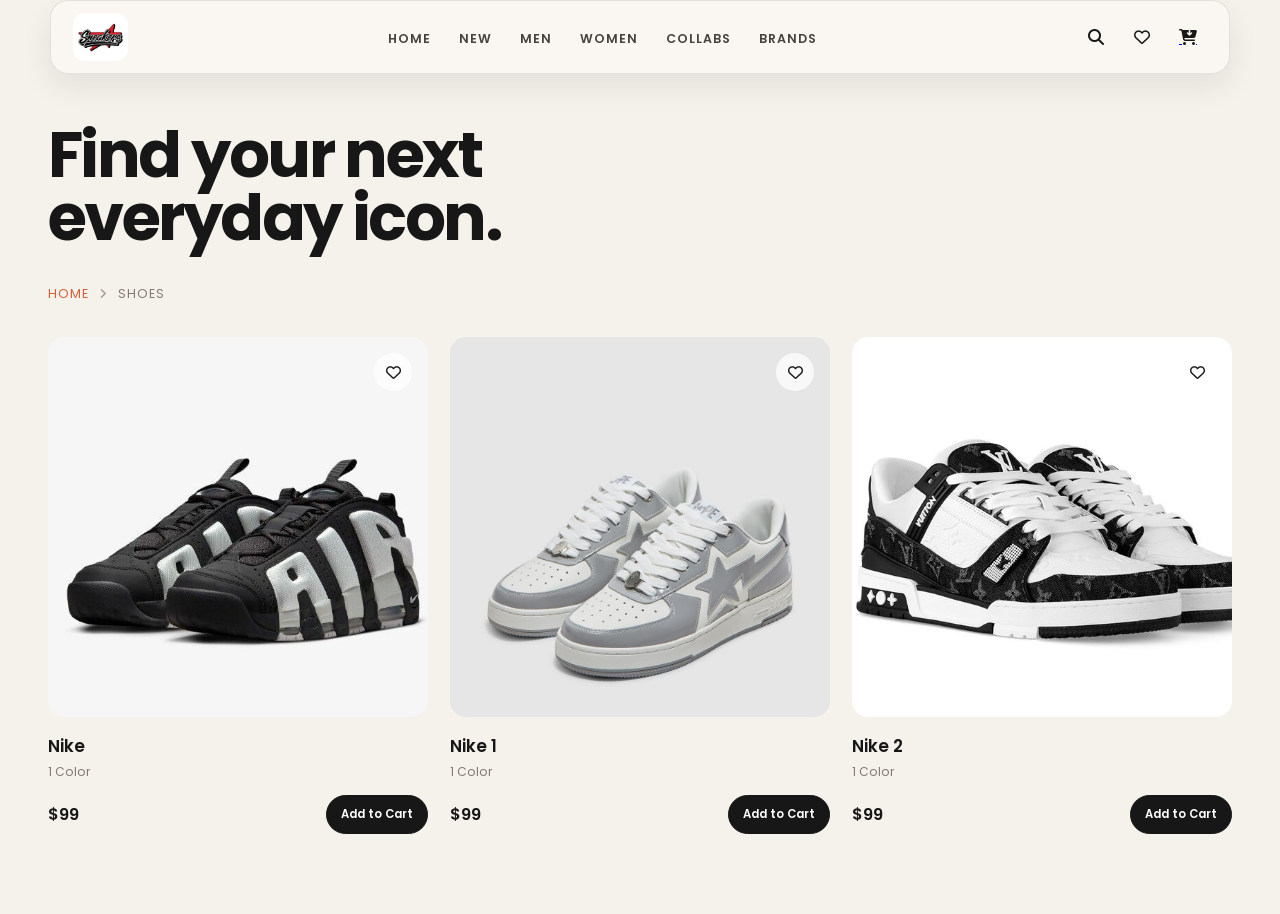
==== Page/Allproduct.html @ 3936f1b5 "Shoe-Ecommerce" ====
<!doctype html>
<html lang="en">
  <head>
    <meta charset="UTF-8" />
    <meta name="viewport" content="width=device-width, initial-scale=1.0" />
    <link
      rel="stylesheet"
      href="https://cdnjs.cloudflare.com/ajax/libs/font-awesome/6.5.1/css/all.min.css"
    />
    <link
      href="https://fonts.googleapis.com/css2?family=Poppins:wght@400;600;700&display=swap"
      rel="stylesheet"
    />
    <link rel="stylesheet" href="../Style/allprodouct.css" />
    <link rel="stylesheet" href="../Style/navbar.css" />
    <link rel="stylesheet" href="../Style/footer.css" />
    <link rel="icon" href="../Image/LogoPagee.jpg" type="image/png" />
    <title>Sneakers</title>
  </head>
  <body>
    <header class="navbar">
      <a href="Home.html" class="logo">
        <img src="../Image/LogoPagee.jpg" alt="LogoPage" />
      </a>
      <nav>
        <ul>
          <li><a href="Home.html">Home</a></li>
          <li><a href="#">New</a></li>
          <li><a href="#">Men</a></li>
          <li><a href="#">Women</a></li>
          <li><a href="#">Collabs</a></li>
          <li><a href="#">Brands</a></li>
        </ul>
      </nav>
      <div>
        <i class="fa-solid fa-magnifying-glass"></i>
        <i class="fa-regular fa-heart"></i>
        <a href="CheckOut.html"> <i class="fa-solid fa-cart-arrow-down"></i></a>
      </div>
    </header>

    <main>
      <section class="hero">
        <div class="under-nav">
          <p><span>Home</span><i class="fa-solid fa-angle-right"></i>Shoes</p>
        </div>
        <div class="hero-grid heroGrid"></div>
      </section>
    </main>

    <!--<footer class="footer">
      <div class="footer-container">
        <div class="footer-logo">
          <div class="logo">
            <img src="/Image/LogoPagee.jpg" alt="Logo" />
            <div>
              <h3>SNEAKER STEP</h3>
              <p>MOVE AHEAD</p>
            </div>
          </div>

          <p class="footer-description">
            Premium sneakers for sport and everyday life. Technology, comfort
            and style in every step.
          </p>

          <div class="social-icons">
            <img src="/Image/telegram.png" alt="" />
            <img src="/Image/instagram.png" alt="" />
            <img src="/Image/youtube.png" alt="" />
            <img src="/Image/facebook.png" alt="" />
          </div>
        </div>

        <div class="footer-links">
          <div>
            <h4>CATALOG</h4>

            <a href="#">Running</a>
            <a href="#">Basketball</a>
            <a href="#">Football</a>
            <a href="#">Training</a>
            <a href="#">Lifestyle</a>
          </div>

          <div>
            <h4>CUSTOMER</h4>

            <a href="#">Track Order</a>
            <a href="#">Returns & Refunds</a>
            <a href="#">Size Guide</a>
            <a href="#">Membership</a>
            <a href="#">Gift Cards</a>
          </div>

          <div>
            <h4>COMPANY</h4>

            <a href="#">About Us</a>
            <a href="#">Technology</a>
            <a href="#">Blog</a>
            <a href="#">Careers</a>
            <a href="#">Contact Us</a>
          </div>

          <div>
            <h4>CONTACTS</h4>

            <p>+1 (800) 123-4567</p>
            <p>info@aerostep.com</p>
            <p>123 Move St, New York, NY 10001, USA</p>
            <p>Mon - Sun: 9:00 AM - 9:00 PM</p>
          </div>
        </div>
      </div>
    </footer>-->
    <script type="module" src="/Script/products.js"></script>
  </body>
</html>
---- Style/allprodouct.css ----
* {
  margin: 0;
  padding: 0;
  box-sizing: border-box;
}

body {
  min-height: 100vh;
  background: #f5f1eb;
}

main {
  max-width: 1240px;
  margin: 0 auto;
  padding: 28px 28px 80px;
}

.under-nav {
  margin-bottom: 34px;
}

.under-nav p {
  display: flex;
  align-items: center;
  gap: 10px;
  color: #817b72;
  font-size: 0.78rem;
  letter-spacing: 0.08em;
  text-transform: uppercase;
}

.under-nav span {
  margin: 0;
  color: #d85d32;
}

.under-nav i {
  color: #aaa198;
}

.hero {
  margin: 0;
}

.hero::before {
  display: block;
  max-width: 620px;
  margin-bottom: 36px;
  color: #171717;
  content: "Find your next everyday icon.";
  font-size: clamp(2.2rem, 5vw, 4.8rem);
  font-weight: 700;
  letter-spacing: -0.04em;
  line-height: 0.98;
}

.hero-grid {
  display: grid;
  grid-template-columns: repeat(3, minmax(0, 1fr));
  gap: 30px 22px;
}

.hero-grid > div {
  min-width: 0;
}

.hero-text img {
  display: block;
  width: 100%;
  aspect-ratio: 1 / 1;
  margin: 0;
  object-fit: cover;
  border-radius: 16px;
  background: #e7e1d8;
  transition: transform 0.35s ease;
}

.hero-text {
  position: relative;
  cursor: pointer;
}

.hero-grid > div:hover .hero-text img {
  transform: scale(1.025);
}

.hero-text h4 {
  margin-top: 16px;
  color: #171717;
  font-size: 1.05rem;
  font-weight: 600;
}

.hero-text span {
  display: block;
  margin-top: 4px;
  color: #817b72;
  font-size: 0.76rem;
}

.product-heart {
  position: absolute;
  top: 16px;
  right: 16px;
  display: grid;
  width: 38px;
  height: 38px;
  place-items: center;
  color: #171717;
  background: rgba(255, 255, 255, 0.72);
  border-radius: 50%;
  font-size: 15px;
  cursor: pointer;
  z-index: 1;
  transition:
    background 0.2s ease,
    color 0.2s ease;
}

.product-heart:hover {
  color: #fff;
  background: #d85d32;
}

.price {
  display: flex;
  align-items: center;
  justify-content: space-between;
  gap: 12px;
  margin-top: 14px;
}

.price p {
  color: #171717;
  font-size: 1rem;
  font-weight: 600;
}

.price button {
  padding: 10px 14px;
  color: #fff;
  background: #171717;
  border: 1px solid #171717;
  border-radius: 999px;
  font-family: inherit;
  font-size: 0.72rem;
  font-weight: 600;
  cursor: pointer;
  transition:
    color 0.2s ease,
    background 0.2s ease,
    transform 0.2s ease;
}

.price button:hover {
  color: #171717;
  background: transparent;
  transform: translateY(-2px);
}

@media (max-width: 820px) {
  main {
    padding: 24px 18px 60px;
  }

  .hero-grid {
    grid-template-columns: repeat(2, minmax(0, 1fr));
  }
}

@media (max-width: 520px) {
  main {
    padding: 18px 14px 48px;
  }

  .hero::before {
    margin-bottom: 28px;
    font-size: 2.5rem;
  }

  .hero-grid {
    gap: 26px 12px;
  }

  .hero-text h4 {
    margin-top: 10px;
    font-size: 0.9rem;
  }

  .price {
    align-items: flex-start;
    flex-direction: column;
    gap: 8px;
    margin-top: 10px;
  }

  .price button {
    width: 100%;
  }
}
---- Style/navbar.css ----
* {
  margin: 0;
  padding: 0;
  box-sizing: border-box;
}

body {
  padding-top: 96px;
  font-family: "Poppins", sans-serif;
  color: #171717;
}

.navbar {
  position: fixed;
  top: 0;
  left: 50%;
  width: min(1180px, calc(100% - 40px));
  display: flex;
  justify-content: space-between;
  align-items: center;
  transform: translateX(-50%);
  padding: 12px 22px;
  background: rgba(250, 248, 244, 0.92);
  border: 1px solid rgba(23, 23, 23, 0.1);
  box-shadow: 0 12px 30px rgba(23, 23, 23, 0.08);
  backdrop-filter: blur(16px);
  z-index: 1000;
  border-radius: 18px;
}

.logo {
  display: flex;
  align-items: center;
  cursor: pointer;
}

.logo img {
  display: block;
  width: 48px;
  height: 48px;
  object-fit: cover;
  border-radius: 12px;
}

.navbar nav ul {
  display: flex;
  list-style: none;
  align-items: center;
  gap: 28px;
}

.navbar nav a {
  position: relative;
  text-decoration: none;
  color: #46433e;
  font-size: 0.78rem;
  font-weight: 600;
  letter-spacing: 0.08em;
  text-transform: uppercase;
  transition: color 0.3s;
}

.navbar nav a:hover {
  color: #d85d32;
}

.navbar nav a::after {
  content: "";
  position: absolute;
  left: 0;
  bottom: -8px;
  width: 0;
  height: 2px;
  background: #d85d32;
  transition: width 0.3s ease;
}

.navbar nav a:hover::after {
  width: 100%;
}

.navbar > div {
  display: flex;
  align-items: center;
  gap: 8px;
}

.navbar > div i {
  display: grid;
  width: 38px;
  height: 38px;
  place-items: center;
  color: #171717;
  border-radius: 50%;
  cursor: pointer;
  font-size: 16px;
  transition:
    background 0.2s ease,
    color 0.2s ease,
    transform 0.2s ease;
}

.navbar > div i:hover {
  color: #fff;
  background: #171717;
  transform: translateY(-2px);
}

.navbar > div a {
  display: block;
}

@media (max-width: 760px) {
  body {
    padding-top: 82px;
  }

  .navbar {
    width: calc(100% - 24px);
    padding: 10px 14px;
    border-radius: 14px;
  }

  .logo img {
    width: 40px;
    height: 40px;
  }

  .navbar nav ul {
    gap: 12px;
  }

  .navbar nav a {
    font-size: 0.62rem;
    letter-spacing: 0.03em;
  }

  .navbar > div {
    gap: 0;
  }

  .navbar > div i {
    width: 30px;
    height: 30px;
    font-size: 13px;
  }
}

@media (max-width: 520px) {
  .navbar nav {
    display: none;
  }

  .navbar {
    justify-content: space-between;
  }
}
---- Style/footer.css ----
.footer {
  margin-top: 80px;
  padding: 60px 90px;
  background: #fff;
  border-top: 1px solid #e5e5e5;
  background-color: #f9f6ee;
}

.footer-container {
  display: flex;
  justify-content: space-between;
  align-items: flex-start;
  gap: 70px;
  flex-wrap: wrap;
}

.footer-logo {
  width: 280px;
}

.logo {
  display: flex;
  align-items: center;
  gap: 12px;
}

.logo img {
  width: 55px;
}

.logo h3 {
  font-size: 22px;
  margin-bottom: 3px;
}

.logo p {
  font-size: 11px;
  color: gray;
  letter-spacing: 1px;
}

.footer-description {
  margin: 20px 0;
  color: #666;
  line-height: 1.6;
  font-size: 14px;
}

.social-icons {
  display: flex;
  gap: 12px;
}

.social-icons img {
  width: 35px;
  height: 35px;
  padding: 8px;
  background: #f5f5f5;
  border-radius: 50%;
  cursor: pointer;
  transition: 0.3s;
}

.social-icons img:hover {
  background: #d6c8a2;
  transform: translateY(-3px);
}

.footer-links {
  display: flex;
  gap: 70px;
}

.footer-links h4 {
  margin-bottom: 18px;
  font-size: 15px;
}

.footer-links a,
.footer-links p {
  display: block;
  margin-bottom: 12px;
  color: #666;
  text-decoration: none;
  font-size: 14px;
  transition: 0.3s;
}

.footer-links a:hover {
  color: #000;
  padding-left: 5px;
}
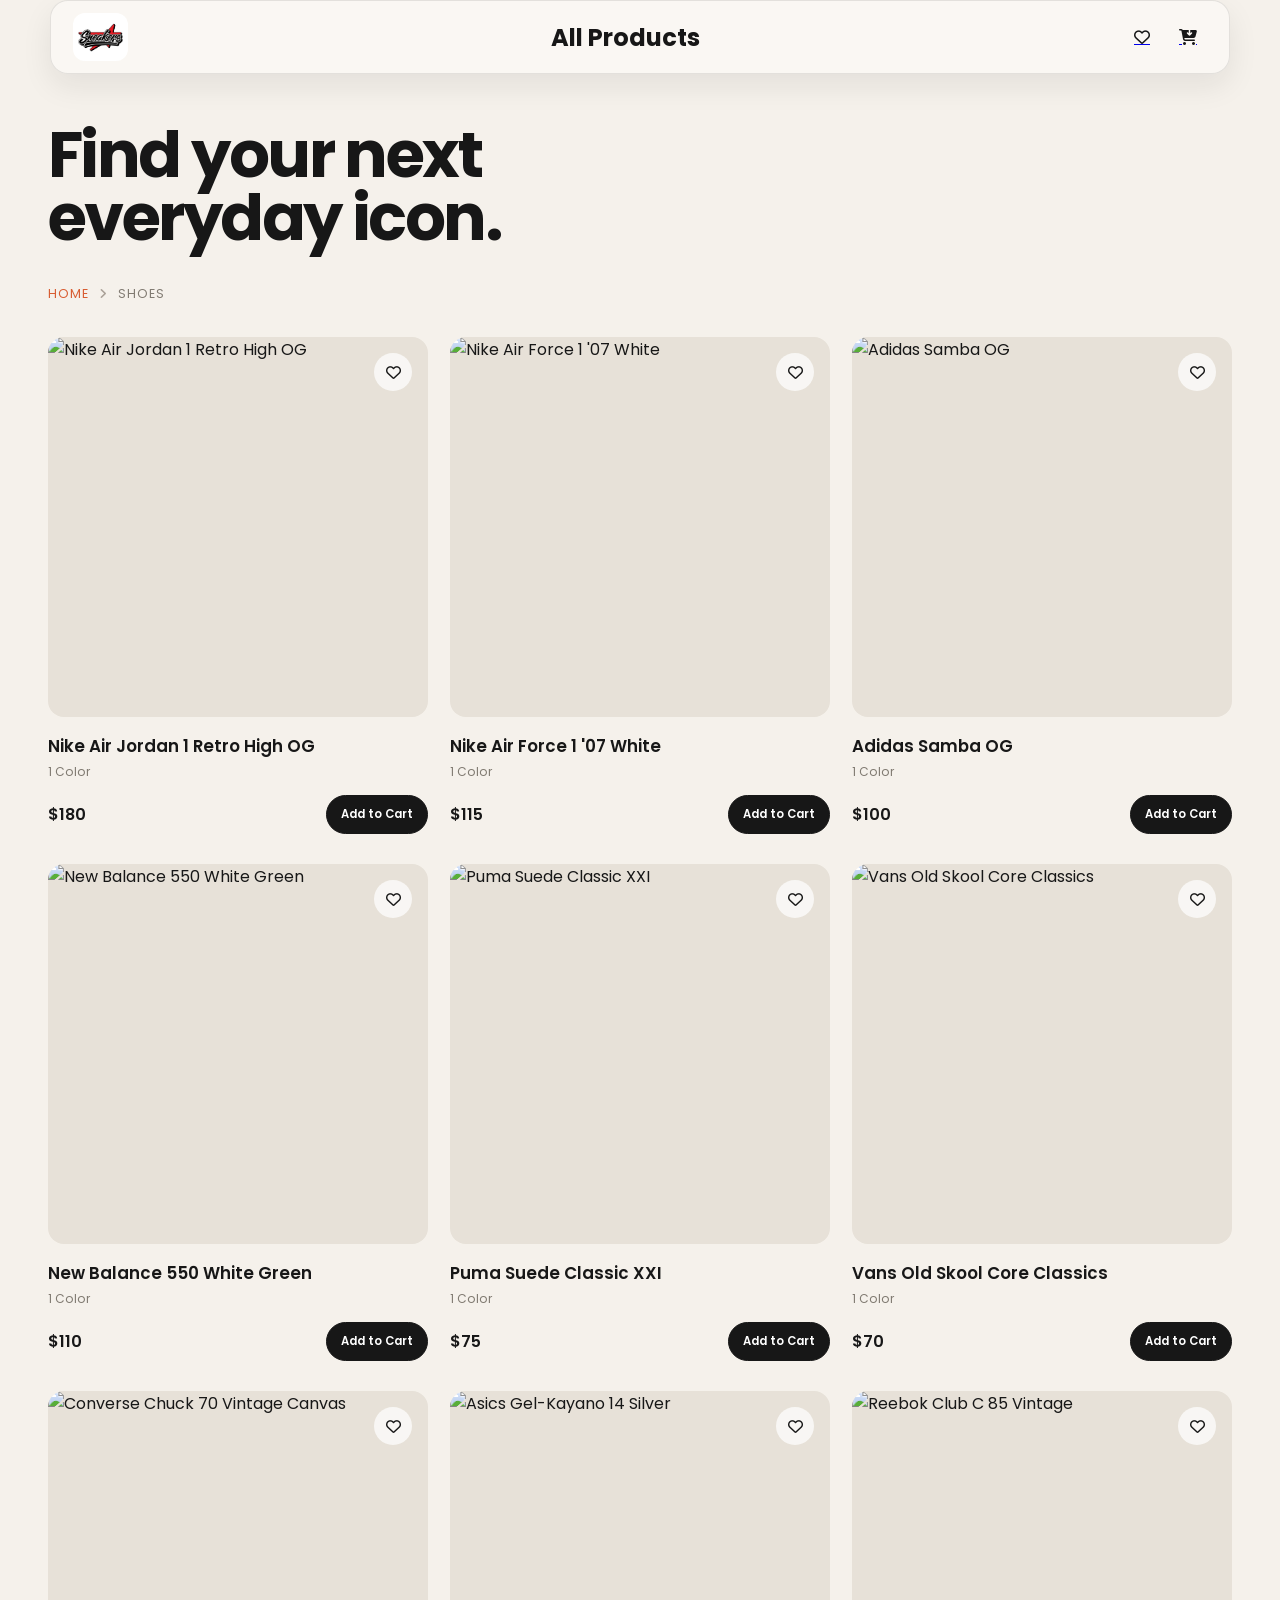
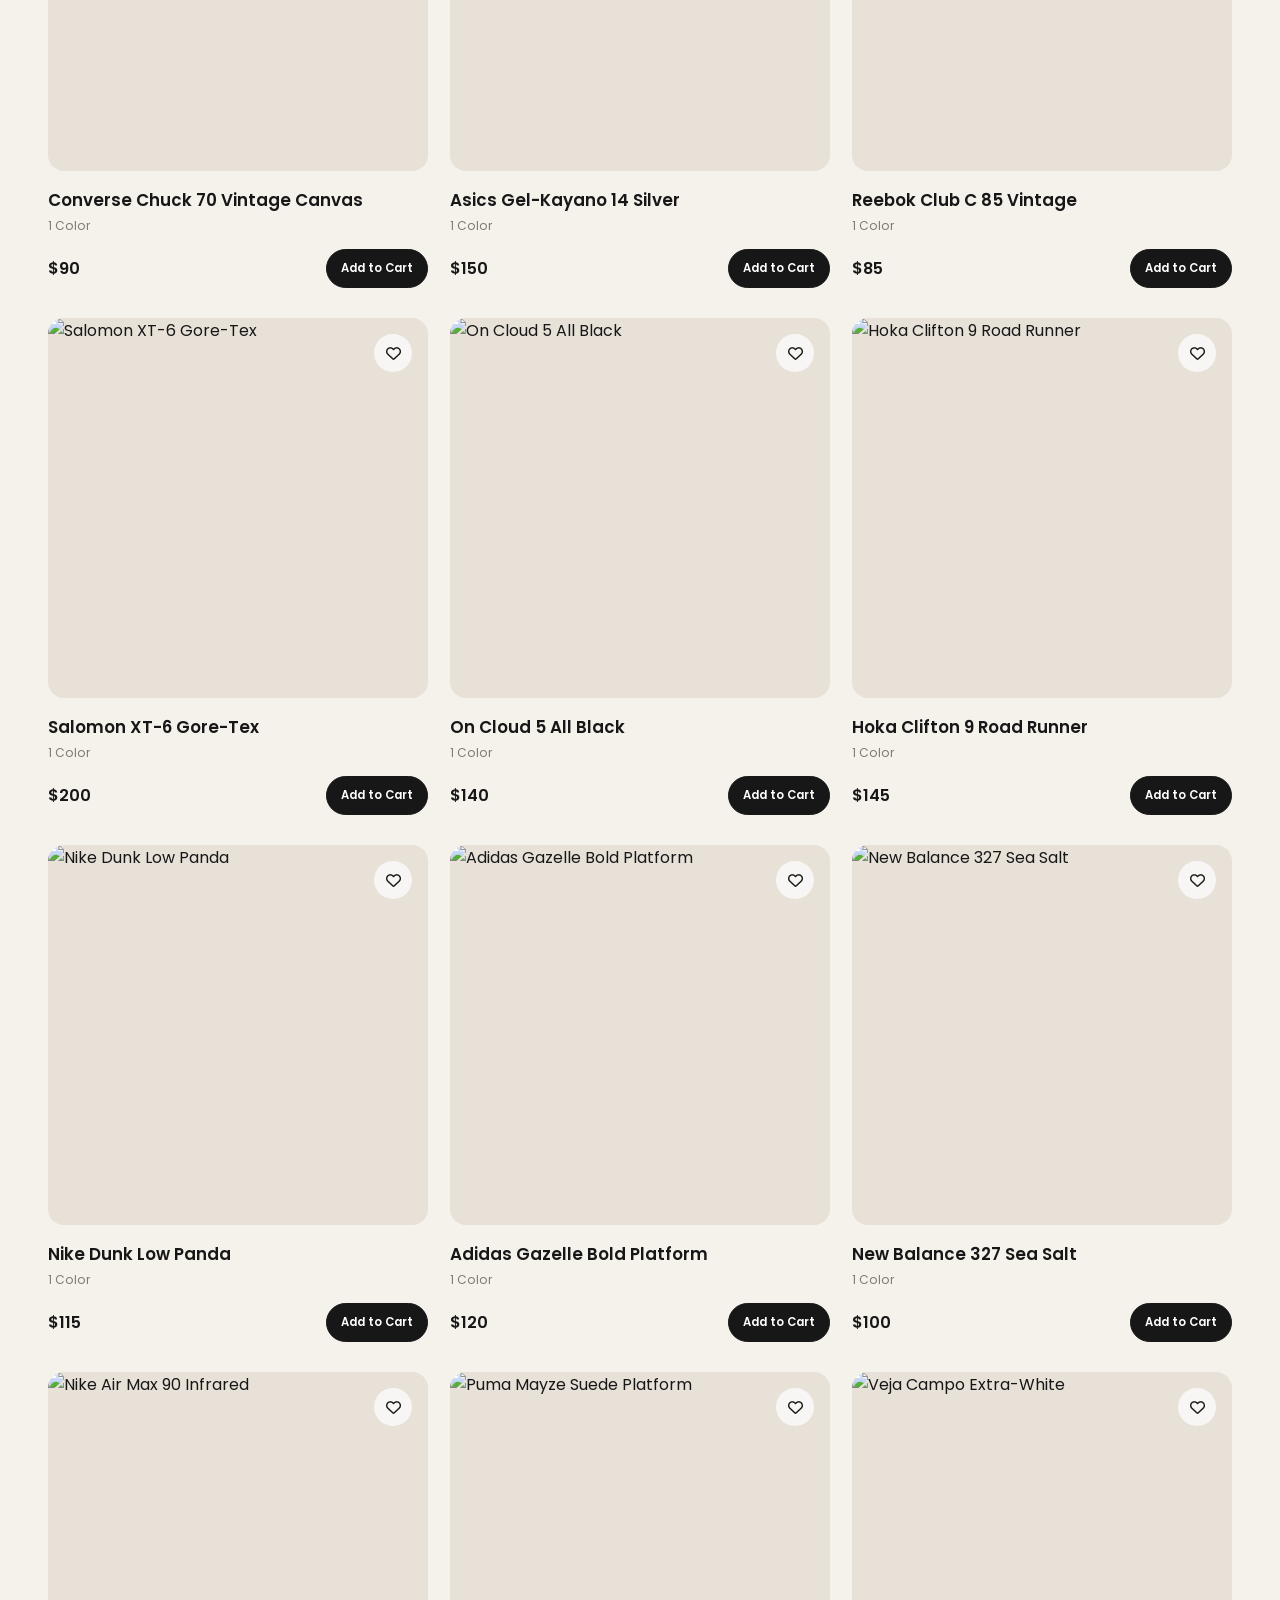
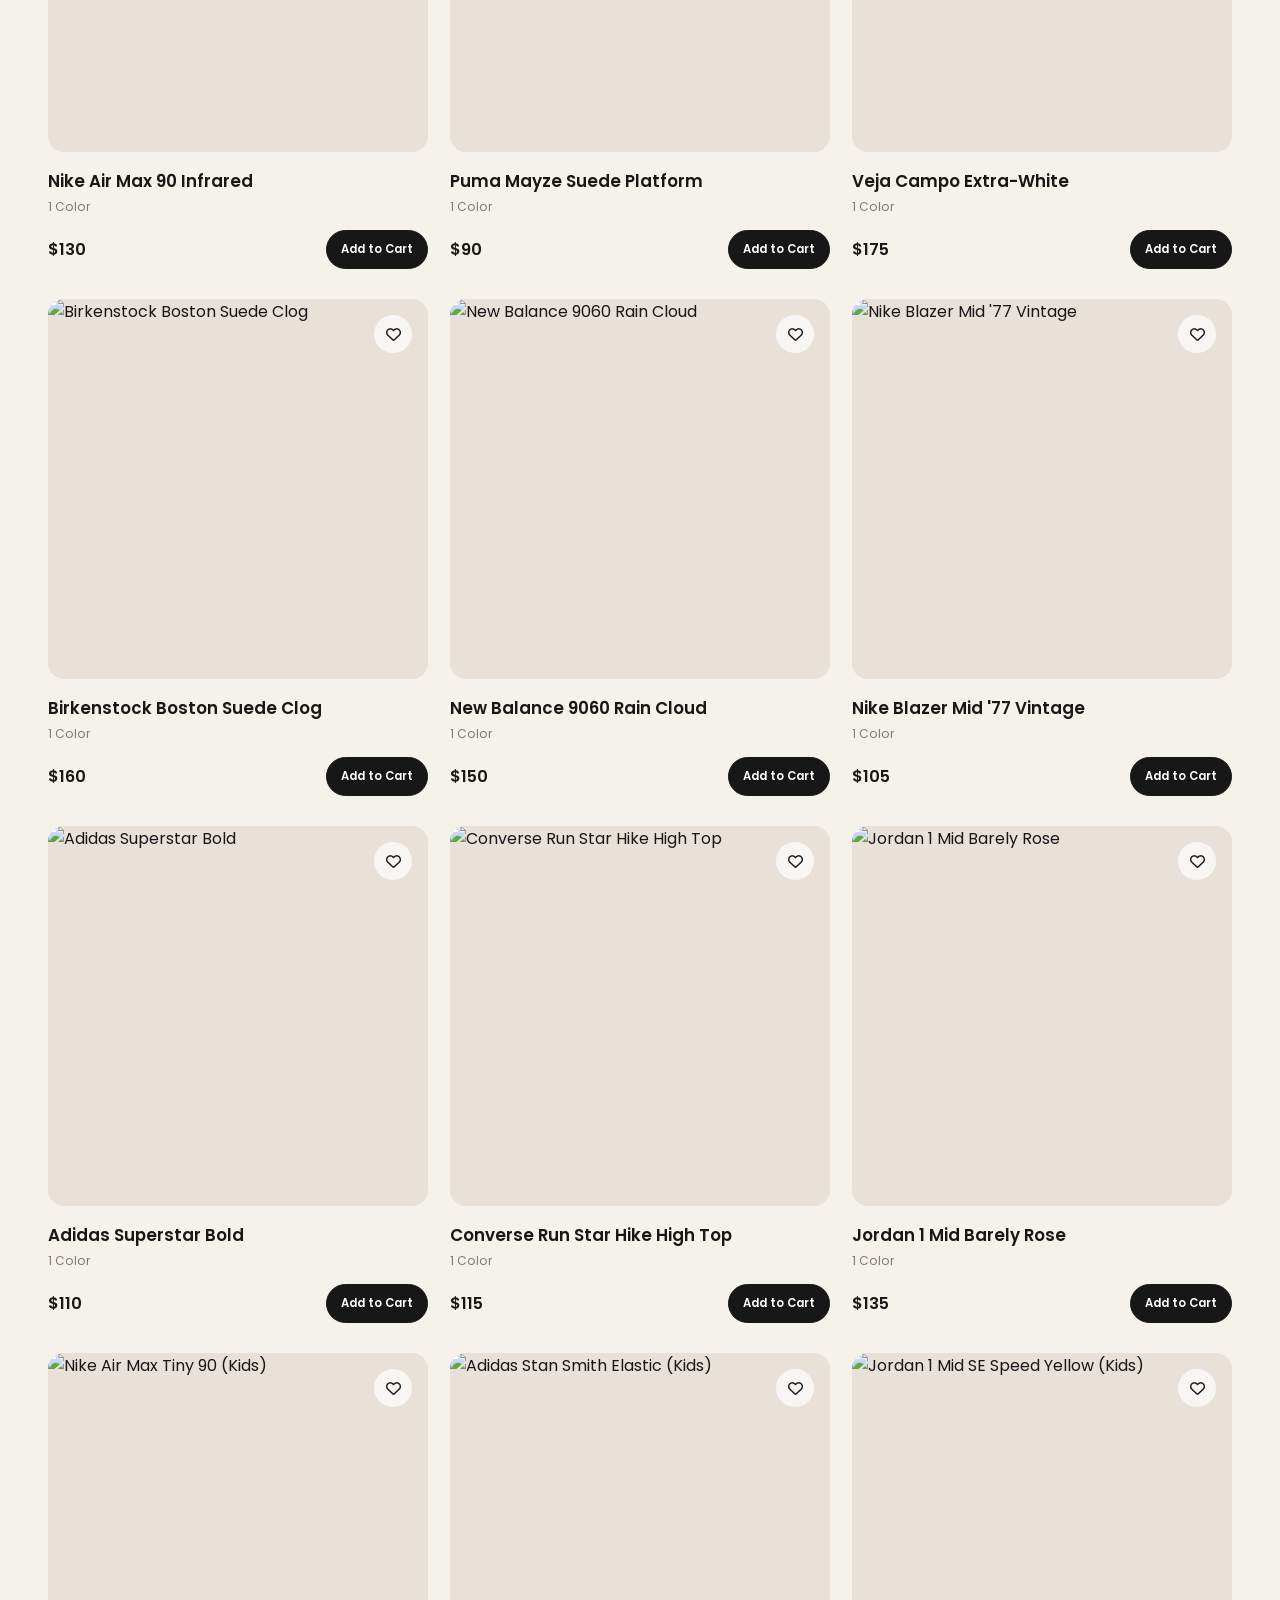
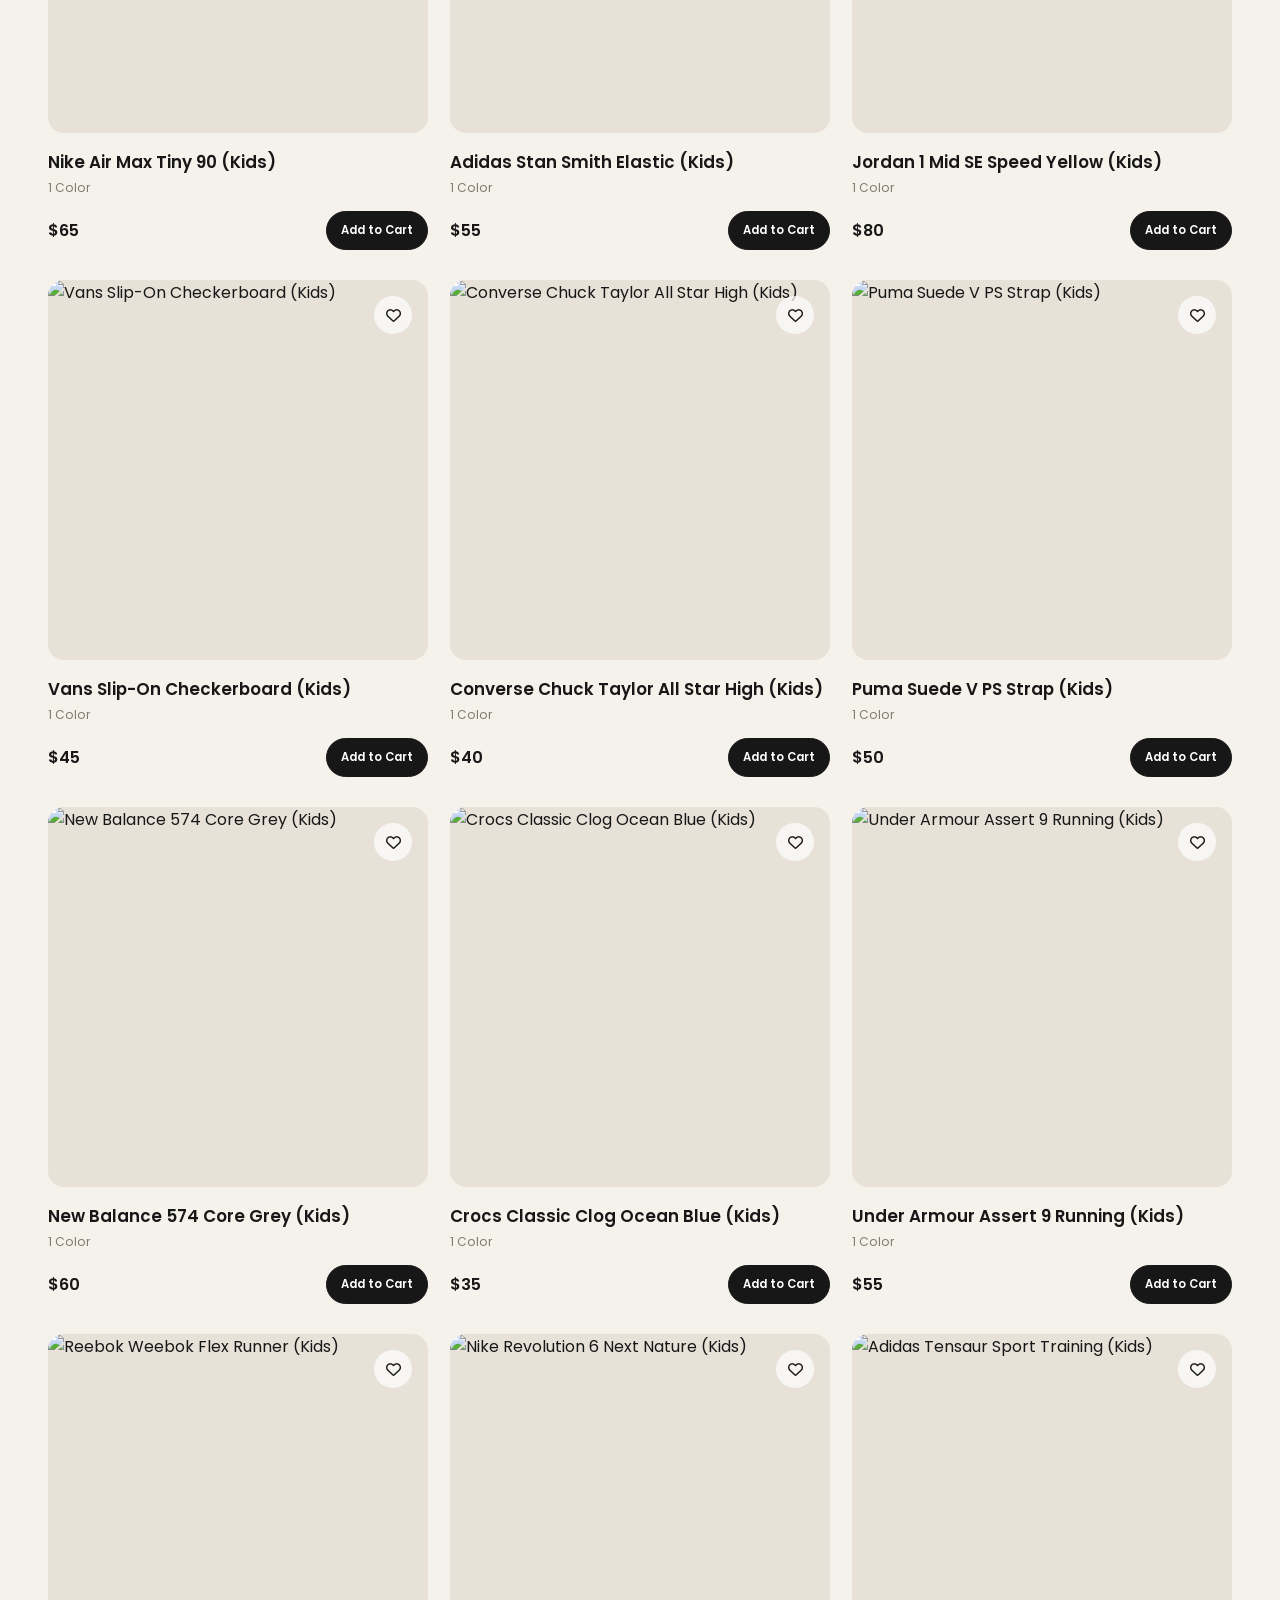
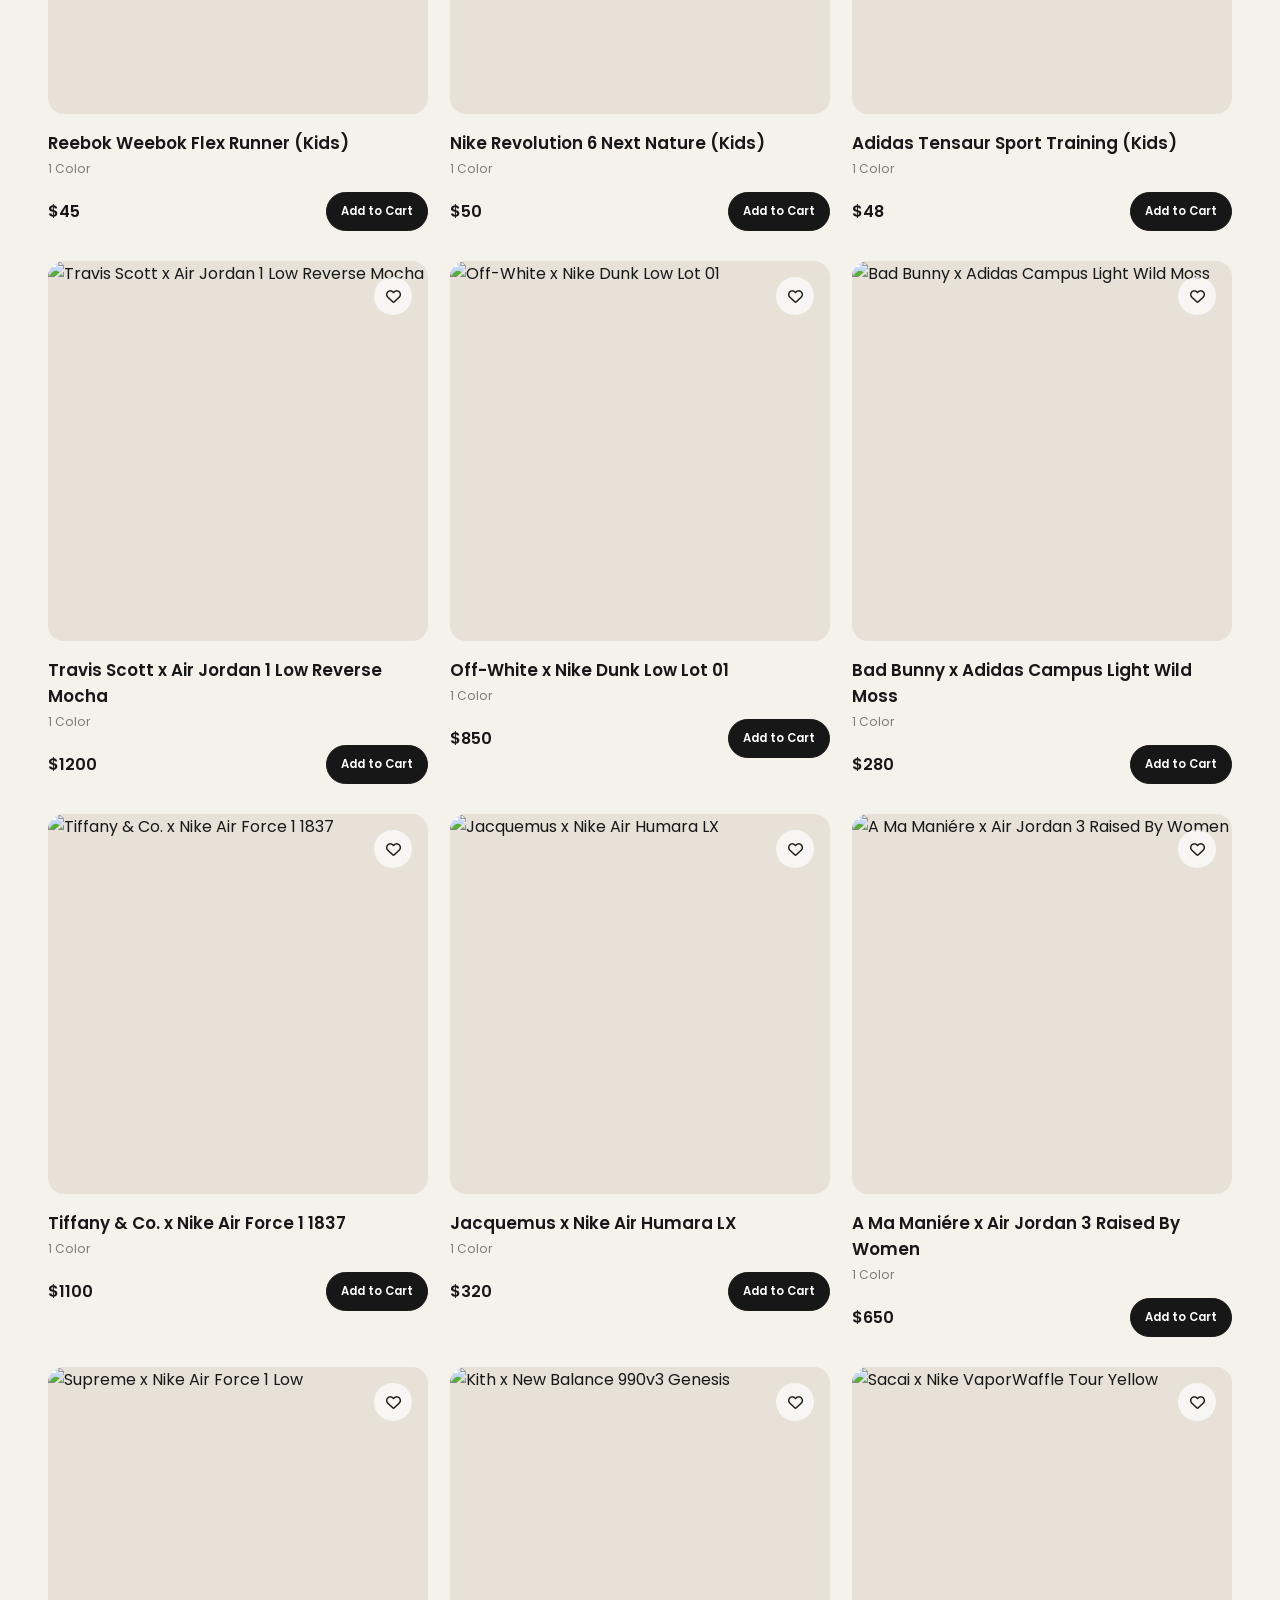
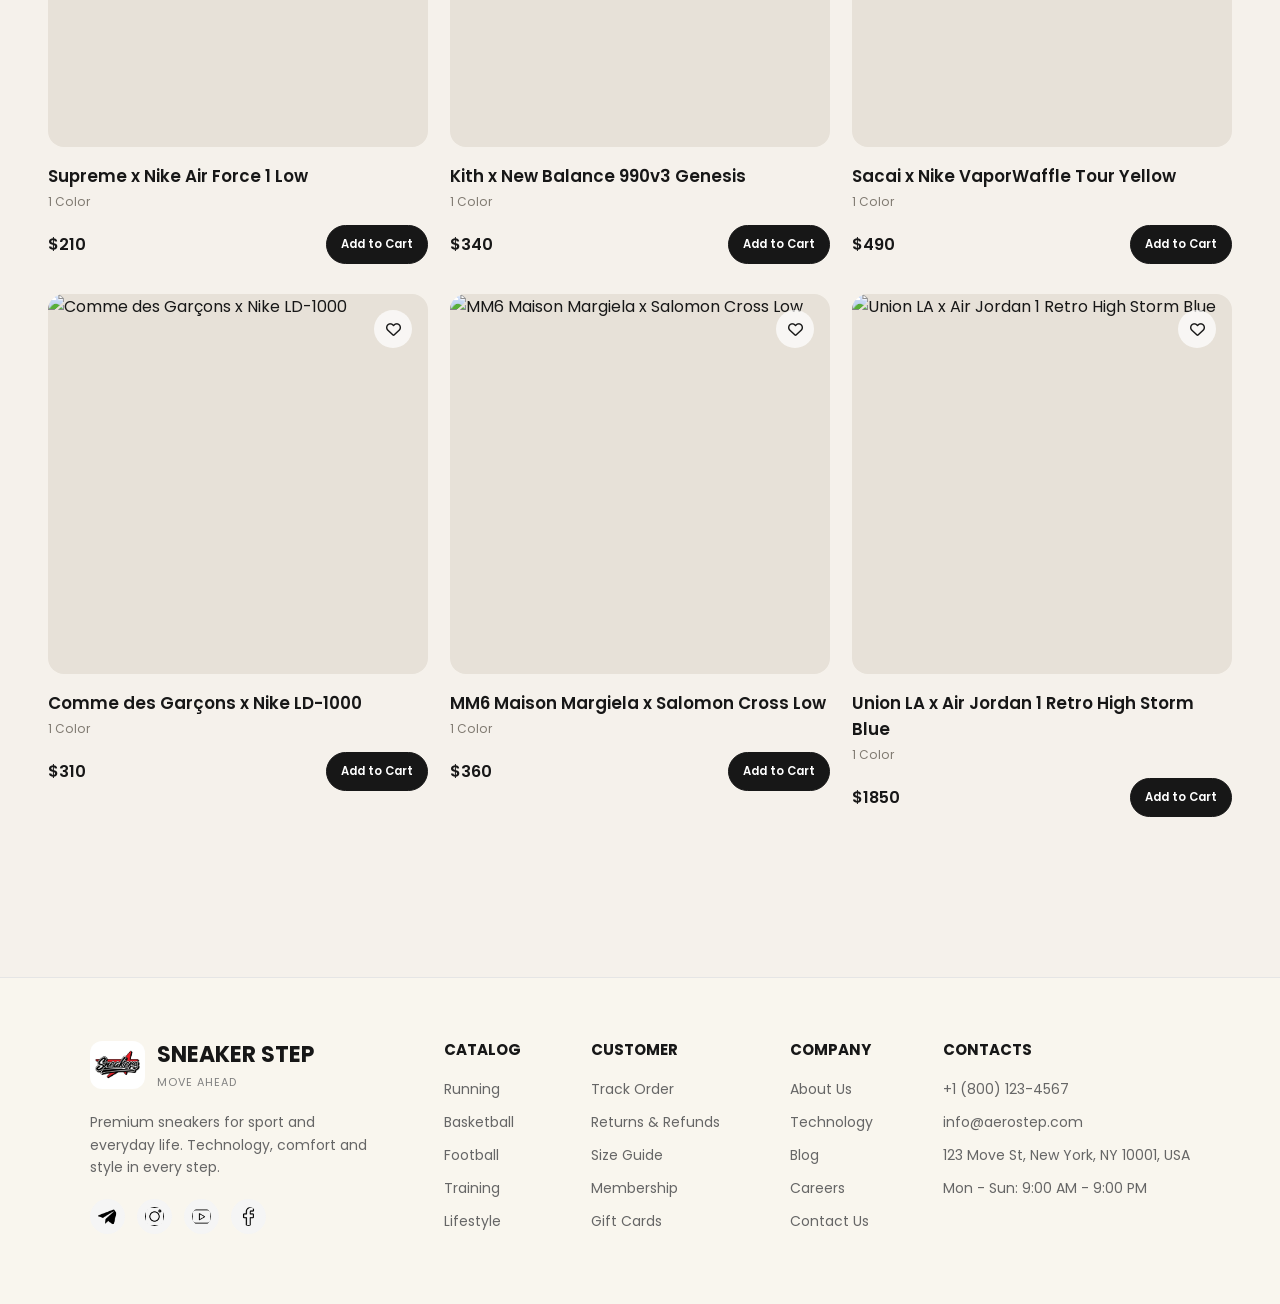
==== commit 3dbe5f47: "fix image and icon" ====
--- a/Page/Allproduct.html
+++ b/Page/Allproduct.html
@@ -19,23 +19,13 @@
   </head>
   <body>
     <header class="navbar">
-      <a href="Home.html" class="logo">
+      <a href="index.html" class="logo">
         <img src="../Image/LogoPagee.jpg" alt="LogoPage" />
       </a>
-      <nav>
-        <ul>
-          <li><a href="Home.html">Home</a></li>
-          <li><a href="#">New</a></li>
-          <li><a href="#">Men</a></li>
-          <li><a href="#">Women</a></li>
-          <li><a href="#">Collabs</a></li>
-          <li><a href="#">Brands</a></li>
-        </ul>
-      </nav>
+      <h2>All Products</h2>
       <div>
-        <i class="fa-solid fa-magnifying-glass"></i>
-        <i class="fa-regular fa-heart"></i>
-        <a href="CheckOut.html"> <i class="fa-solid fa-cart-arrow-down"></i></a>
+        <a href="WishList.html"><i class="fa-regular fa-heart"></i></a>
+        <a href="CheckOut.html"><i class="fa-solid fa-cart-arrow-down"></i></a>
       </div>
     </header>
 
@@ -48,11 +38,11 @@
       </section>
     </main>
 
-    <!--<footer class="footer">
+    <footer class="footer">
       <div class="footer-container">
         <div class="footer-logo">
           <div class="logo">
-            <img src="/Image/LogoPagee.jpg" alt="Logo" />
+            <img src="../Image/LogoPagee.jpg" alt="Logo" />
             <div>
               <h3>SNEAKER STEP</h3>
               <p>MOVE AHEAD</p>
@@ -65,10 +55,10 @@
           </p>
 
           <div class="social-icons">
-            <img src="/Image/telegram.png" alt="" />
-            <img src="/Image/instagram.png" alt="" />
-            <img src="/Image/youtube.png" alt="" />
-            <img src="/Image/facebook.png" alt="" />
+            <img src="../Image/telegram.png" alt="" />
+            <img src="../Image/instagram.png" alt="" />
+            <img src="../Image/youtube.png" alt="" />
+            <img src="../Image/facebook.png" alt="" />
           </div>
         </div>
 
@@ -113,7 +103,7 @@
           </div>
         </div>
       </div>
-    </footer>-->
-    <script type="module" src="/Script/products.js"></script>
+    </footer>
+    <script type="module" src="../Script/products.js"></script>
   </body>
 </html>
--- a/Style/allprodouct.css
+++ b/Style/allprodouct.css
@@ -180,6 +180,7 @@
 
   .hero-grid {
     gap: 26px 12px;
+    grid-template-columns: 1fr;
   }
 
   .hero-text h4 {
@@ -198,3 +199,14 @@
     width: 100%;
   }
 }
+
+@media (max-width: 360px) {
+  .under-nav p {
+    font-size: 0.68rem;
+    gap: 6px;
+  }
+
+  .hero::before {
+    font-size: 2.1rem;
+  }
+}
--- a/Style/navbar.css
+++ b/Style/navbar.css
@@ -154,4 +154,26 @@
   .navbar {
     justify-content: space-between;
   }
+
+  .navbar h2 {
+    font-size: 1.05rem;
+    text-align: center;
+  }
 }
+
+@media (max-width: 360px) {
+  .navbar {
+    width: calc(100% - 16px);
+    padding: 10px 12px;
+  }
+
+  .logo img {
+    width: 34px;
+    height: 34px;
+  }
+
+  .navbar h2 {
+    font-size: 0.95rem;
+    letter-spacing: 0.02em;
+  }
+}
--- a/Style/footer.css
+++ b/Style/footer.css
@@ -90,3 +90,35 @@
   color: #000;
   padding-left: 5px;
 }
+
+@media (max-width: 900px) {
+  .footer {
+    padding: 48px 24px;
+  }
+
+  .footer-container {
+    gap: 40px;
+  }
+
+  .footer-links {
+    width: 100%;
+    justify-content: space-between;
+    gap: 28px;
+    flex-wrap: wrap;
+  }
+}
+
+@media (max-width: 620px) {
+  .footer {
+    padding: 40px 18px;
+  }
+
+  .footer-logo {
+    width: 100%;
+  }
+
+  .footer-links {
+    flex-direction: column;
+    gap: 22px;
+  }
+}
